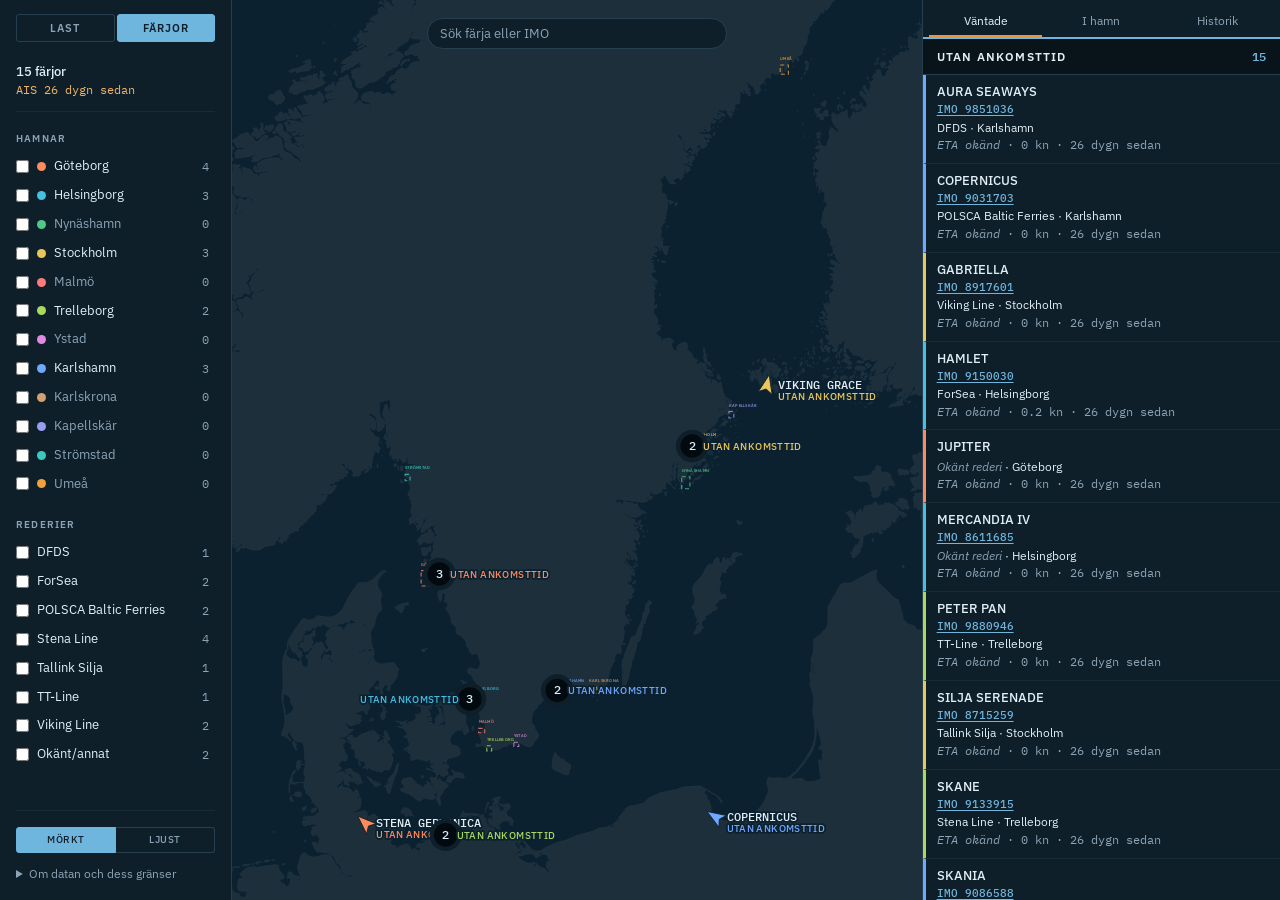
==== farjor.html @ 01788ef3 "underlag 2026-11-10 12:30Z" ====
<!DOCTYPE html>
<html lang="sv">
<head>
  <meta charset="UTF-8">
  <meta name="viewport" content="width=device-width, initial-scale=1.0">
  <title>Färjor — Hamn-överblick</title>
  <link rel="stylesheet" href="https://fonts.googleapis.com/css2?family=IBM+Plex+Sans:wght@400;500;600&family=IBM+Plex+Mono:wght@400;500&display=swap">
  <link rel="stylesheet" href="style.css" />
</head>
<body>
  <div class="app">
    <aside class="kolumn filter">
      <nav class="vyval">
        <a href="index.html">Last</a>
        <a href="farjor.html" class="aktiv">Färjor</a>
      </nav>

      <div class="status">
        <span class="status-antal" id="status-antal"></span>
        <span class="status-alder" id="status-alder"></span>
      </div>

      <div id="collecting-banner" class="banner" hidden>Insamlingen har nyss börjat – det kan ta en stund innan fler fartyg dyker upp.</div>

      <section>
        <h2 class="grupprubrik">Hamnar</h2>
        <div id="hamnfilter"></div>
      </section>

      <section>
        <h2 class="grupprubrik">Rederier</h2>
        <div id="rederifilter"></div>
        <p class="notis" id="rederinotis"></p>
      </section>

      <div class="botten">
        <div class="temaval" id="temaval">
          <button type="button" data-tema="dark" aria-pressed="true">Mörkt</button>
          <button type="button" data-tema="light" aria-pressed="false">Ljust</button>
        </div>

        <details class="ansvar">
          <summary>Om datan och dess gränser</summary>
          <p class="ansvar-kort">
            <strong>Obekräftade uppgifter.</strong> Destination och ETA fylls i för hand av besättningen
            och är ofta fel. Sidan får inte användas för navigation, säkerhet eller som underlag för
            åtaganden. Fartygsdata via <a href="https://aisstream.io" rel="noopener">aisstream.io</a>.
          </p>
      <ul>
        <li><strong>Urvalet är passagerarfartyg över hundra meter.</strong> AIS har ingen kod för
          färja: en ro-pax rapporterar passagerartyp, medan ren ro-ro-frakt rapporterar last och
          inte går att skilja från styckegods. Hundrametersgränsen skiljer internationell
          färjetrafik från skärgårds- och sightseeingbåtar. En liten ö-färja med passagerare är
          färjetrafik, den är bara inte den trafik den här sidan handlar om.</li>
        <li><strong>Kryssningsfartyg följer med.</strong> De rapporterar samma typkod som färjor
          och är större än hundra meter, så de syns här.</li>
        <li><strong>Destination och ETA är fritext.</strong> Besättningen skriver dem för hand, och
          fältet bär ofta hela rutten — "SWINOUJSCIE &lt;&gt; YSTAD" står likadant åt båda hållen.</li>
        <li><strong>Avgående fartyg räknas bort.</strong> Fartyg som gör fart med kursen tydligt
          bort från hamnen utelämnas. Ligger fartyget stilla går riktningen inte att avgöra, och
          då visas det.</li>
        <li><strong>Vissa ankomsttider är uppskattade.</strong> Är fartygets egen ETA obrukbar
          räknas en tid fram ur position och fart och märks med ett tilde (~). Den räknar
          fågelvägen, och en rutt som går runt land tar längre tid än så.</li>
        <li><strong>Horisonten är ett dygn.</strong> Fartyg som ankommer senare än så, eller som
          saknar användbar tid, visas inte här.</li>
        <li><strong>Listan är inte fullständig.</strong> Täckningen beror på var det finns
          AIS-mottagare och på vad strömmen hinner leverera.</li>
        <li><strong>Ingen garanti.</strong> Uppgifterna levereras i befintligt skick, utan garanti
          för riktighet eller tillgänglighet, och utan ansvar för beslut som fattas utifrån dem.</li>
      </ul>
          <p class="ansvar-kallor">
            Karta: <a href="https://www.naturalearthdata.com/" rel="noopener">Natural Earth</a>, allmän egendom.
          </p>
        </details>
      </div>
    </aside>

    <main class="kolumn mitten">
      <div class="karta">
        <div class="sokrad">
          <input id="sok" type="search" placeholder="Sök färja eller IMO" autocomplete="off" spellcheck="false">
        </div>
        <svg id="karta" preserveAspectRatio="xMidYMid slice" role="img"
             aria-label="Karta över fartyg på väg mot svenska hamnar">
          <rect id="hav" x="0" y="0" fill="var(--sjo)"></rect>
          <path id="land" fill-rule="evenodd"></path>
          <g id="hamnrutor"></g>
          <g id="fartygslager"></g>
        </svg>
        <button type="button" id="aterstall" hidden>Återställ utsnittet</button>
      </div>
    </main>

    <section class="kolumn lista">
      <div class="flikrad" role="tablist">
        <button type="button" class="flik" role="tab" data-flik="vantade" aria-selected="true">Väntade</button>
        <button type="button" class="flik" role="tab" data-flik="ihamn" aria-selected="false">I hamn</button>
        <button type="button" class="flik" role="tab" data-flik="historik" aria-selected="false">Historik</button>
      </div>
      <div id="arrivals"></div>
    </section>
  </div>

  <script src="land.js"></script>
  <script src="gruppering.js"></script>
  <script src="tidsband.js"></script>
  <script src="filter.js"></script>
  <script src="flikar.js"></script>
  <script src="karta.js"></script>
  <script>
    // Vad som skiljer den här vyn från lastvyn. Funktionerna anropas först
    // efter att alla skript laddats, så de får referera till gruppering.js.
    // Färjevyn: en annan adress, timband i stället för dygn, och tidsbandet
    // under fartygsnamnet i stället för hamnen. Färgen bär hamn i båda vyerna
    // och förklaras av hamnfiltret.
    const VY = {
      vy: 'farja',
      underlag: 'underlag-farjor.json',
      gruppera: (fartyg, nu) => delaITidsband(fartyg, nu),
      färg: (f) => HAMNFARG(f.arrivingPort),
      etikettRad2: (f) => bandRubrik(f, Date.now()),
      enhet: 'färjor',
      tomText: 'Inga färjor i underlaget.',
    };
  </script>
  <script src="app.js"></script>
</body>
</html>
---- style.css ----
/* Mörkt är utgångsläget — nattsjökortet är sidans normala ansikte.
   Ljust finns kvar som ett val och skriver om samma variabler. Sidan följer
   alltså inte prefers-color-scheme; valet ligger hos besökaren. */
:root {
  --ink: #e2eef5;
  --ink-svag: #8ba4b6;
  --accent: #6fb6de;
  --papper: #08131a;
  --panel: #0f1f2a;
  --sjo: #0c2130;
  --land: #1d2f3a;
  --hairline: #263f4f;
  --hairline-svag: #182c38;
  --markerad: #f0913c;
  --markerad-yta: #22303c;
  --varning: #f2b467;
  --varning-yta: #2b1d10;
  --kluster-yta: #020a10;
  --kluster-text: #e2eef5;

  /* En färg per bevakad hamn, samma tabell i båda vyerna. De sex första är
     lastvyns beprövade palett; resten är färjehamnar. Ordningen är geografisk
     och inte estetisk — se karta.js för varför två färger får likna varandra
     så länge hamnarna ligger långt isär. */
  --hamn-goteborg: #ff8a5c;
  --hamn-helsingborg: #45bfe2;
  --hamn-gavle: #b294e8;
  --hamn-nynashamn: #4ec98a;
  --hamn-stockholm: #e8c65c;
  --hamn-norrkoping: #ef7ab9;
  --hamn-malmo: #ff7a7a;
  --hamn-trelleborg: #a9d95c;
  --hamn-ystad: #e08ae0;
  --hamn-karlshamn: #6fa8ff;
  --hamn-karlskrona: #d3a06f;
  --hamn-kapellskar: #9c9cf0;
  --hamn-stromstad: #3ec9c0;
  --hamn-umea: #f0a03c;
  --hamn-okand: #7c8f9c;

  --sans: 'IBM Plex Sans', system-ui, -apple-system, 'Segoe UI', sans-serif;
  --mono: 'IBM Plex Mono', ui-monospace, 'SF Mono', Menlo, monospace;
}

:root[data-theme="light"] {
  --ink: #0d2d40;
  --ink-svag: #5b7789;
  --accent: #0d3a55;
  --papper: #e9f0f4;
  --panel: #fbfdfe;
  --sjo: #cbdfeb;
  --land: #f6f2e8;
  --hairline: #b6c9d6;
  --hairline-svag: #dae6ed;
  --markerad: #d4711f;
  --markerad-yta: #fdf0e2;
  --varning: #97500a;
  --varning-yta: #fbeedd;
  --kluster-yta: #0d2d40;
  --kluster-text: #ffffff;

  --hamn-goteborg: #c04a20;
  --hamn-helsingborg: #10708f;
  --hamn-gavle: #6f4ea3;
  --hamn-nynashamn: #1f7247;
  --hamn-stockholm: #8a6a10;
  --hamn-norrkoping: #9c2a6e;
  --hamn-malmo: #b23636;
  --hamn-trelleborg: #5b7a12;
  --hamn-ystad: #8c3a95;
  --hamn-karlshamn: #1f5bb5;
  --hamn-karlskrona: #8a5a2b;
  --hamn-kapellskar: #4a4fb0;
  --hamn-stromstad: #12716c;
  --hamn-umea: #a35a08;
  --hamn-okand: #7d8f9c;
}

* { box-sizing: border-box; }

body {
  margin: 0;
  height: 100vh;
  background: var(--papper);
  color: var(--ink);
  font: 400 14px/1.45 var(--sans);
}

.app {
  display: grid;
  grid-template-columns: 232px minmax(0, 1fr) minmax(300px, 28%);
  height: 100vh;
}

.kolumn { min-width: 0; overflow-y: auto; overflow-x: hidden; }

/* ---- Vänster: status och filter --------------------------------------- */

.filter {
  display: flex;
  flex-direction: column;
  gap: 22px;
  padding: 14px 16px 18px;
  background: var(--panel);
  border-right: 1px solid var(--hairline);
}

.status {
  display: flex;
  flex-direction: column;
  gap: 3px;
  padding-bottom: 14px;
  border-bottom: 1px solid var(--hairline-svag);
}

.status-antal { font: 500 13px/1.2 var(--sans); }

.status-alder {
  font: 400 12px/1.2 var(--mono);
  color: var(--ink-svag);
  font-variant-numeric: tabular-nums;
}

.status-alder.gammal { color: var(--varning); }

.banner {
  padding: 8px 10px;
  background: var(--varning-yta);
  border-left: 2px solid var(--varning);
  color: var(--varning);
  font-size: 12px;
}

.grupprubrik {
  margin: 0 0 8px;
  font: 600 10px/1 var(--sans);
  letter-spacing: .12em;
  text-transform: uppercase;
  color: var(--ink-svag);
}

.notis { margin: 6px 0 0; font-size: 11.5px; line-height: 1.4; color: var(--ink-svag); }

.botten {
  margin-top: auto;
  display: flex;
  flex-direction: column;
  gap: 12px;
  padding-top: 16px;
  border-top: 1px solid var(--hairline-svag);
}

.temaval { display: flex; }

.temaval button {
  flex: 1;
  padding: 5px 0;
  border: 1px solid var(--hairline);
  background: transparent;
  color: var(--ink-svag);
  font: 500 10px/1.4 var(--sans);
  letter-spacing: .06em;
  text-transform: uppercase;
  cursor: pointer;
}

.temaval button:first-child { border-radius: 3px 0 0 3px; }
.temaval button:last-child { border-radius: 0 3px 3px 0; border-left: 0; }
.temaval button[aria-pressed="true"] { background: var(--accent); color: var(--panel); border-color: var(--accent); }

.ansvar summary { cursor: pointer; font-size: 12px; color: var(--ink-svag); }
.ansvar ul { margin: 8px 0 0; padding-left: 16px; }
.ansvar li, .ansvar p { font-size: 11.5px; line-height: 1.5; color: var(--ink-svag); }
.ansvar strong { color: var(--ink); }
.ansvar a { color: var(--accent); }

/* ---- Mitten: sök och karta -------------------------------------------- */

.mitten { background: var(--papper); overflow: hidden; }

.karta { position: relative; overflow: hidden; height: 100%; cursor: grab; }
.karta svg { width: 100%; height: 100%; display: block; background: var(--sjo); touch-action: none; }

.sokrad {
  position: absolute;
  top: 18px;
  left: 50%;
  transform: translateX(-50%);
  z-index: 2;
  width: min(300px, calc(100% - 32px));
}

.sokrad input {
  width: 100%;
  padding: 7px 12px;
  border: 1px solid var(--hairline);
  border-radius: 16px;
  background: var(--panel);
  color: var(--ink);
  font: 400 12.5px/1.2 var(--sans);
}

.sokrad input::placeholder { color: var(--ink-svag); }
.sokrad input:focus { outline: 2px solid var(--accent); outline-offset: 1px; }

#aterstall {
  position: absolute;
  top: 18px; right: 14px;
  z-index: 2;
  padding: 6px 11px;
  border: 1px solid var(--hairline);
  border-radius: 16px;
  background: var(--panel);
  color: var(--ink);
  font: 500 11px/1.2 var(--sans);
  cursor: pointer;
}

#aterstall:hover { border-color: var(--accent); color: var(--accent); }

#land { fill: var(--land); stroke: var(--hairline); stroke-width: .8; stroke-linejoin: round; }
.hamnruta { fill: none; opacity: .8; }
.hamnnamn { font: 500 10px/1 var(--sans); letter-spacing: .06em; text-transform: uppercase; }

.fartyg { cursor: pointer; }
.fartyg polygon, .fartyg circle { stroke: var(--panel); }
.fartyg.vald polygon, .fartyg.vald circle { stroke: var(--markerad); }

/* Är något markerat tonas allt annat ned. Den stora pilen ensam räcker inte
   när kartan är full av likadana ikoner — det är kontrasten mot omgivningen
   som gör att blicken hittar dit. */
#fartygslager.har-val .fartyg:not(.vald) { opacity: .28; }
#fartygslager.har-val .fartyg:not(.vald) text { opacity: .5; }
.fartyg text { paint-order: stroke; stroke: var(--sjo); stroke-linejoin: round; }
.etikett-namn { font-family: var(--mono); font-weight: 500; fill: var(--ink); }
.etikett-hamn { font-family: var(--sans); font-weight: 500; letter-spacing: .04em; text-transform: uppercase; }

/* ---- Höger: ankomstlistan --------------------------------------------- */

.lista { background: var(--panel); border-left: 1px solid var(--hairline); padding-bottom: 24px; }

.listgrupp { border-bottom: 1px solid var(--hairline); }

.listgrupp > h2 {
  position: sticky;
  top: 0;
  z-index: 1;
  display: flex;
  justify-content: space-between;
  align-items: baseline;
  gap: 8px;
  margin: 0;
  padding: 10px 14px 9px;
  background: var(--papper);
  border-top: 2px solid var(--accent);
  border-bottom: 1px solid var(--hairline);
  font: 600 12px/1.3 var(--sans);
  letter-spacing: .1em;
  text-transform: uppercase;
  color: var(--ink);
}

.listgrupp > h2 .antal {
  font-family: var(--mono);
  font-size: 12px;
  letter-spacing: 0;
  color: var(--accent);
  font-variant-numeric: tabular-nums;
}

.rad {
  display: grid;
  gap: 2px;
  padding: 9px 14px 10px 11px;
  border-left: 3px solid transparent;
  border-bottom: 1px solid var(--hairline-svag);
  cursor: pointer;
}

.rad:hover { background: var(--hairline-svag); }

/* Kartmarkören bär ingen information utöver färg och riktning, så den valda
   raden måste synas ordentligt och bära allt. */
.rad.vald {
  background: var(--markerad-yta);
  border-left-width: 4px;
  border-left-color: var(--markerad);
  box-shadow: inset 0 0 0 1px var(--markerad);
}

.rad.vald .rad-namn { font-weight: 600; font-size: 14px; }

.rad-namn { font: 500 13px/1.25 var(--sans); overflow: hidden; text-overflow: ellipsis; white-space: nowrap; }

/* Radens enda länk, och den enda vägen vidare till ett annat fartygsregister.
   Låg den i --ink-svag med en hårfin ram under smälte den in i metaraden
   bredvid, som är samma grå och samma teckensnitt — den lästes inte som
   klickbar. Accentfärg och en riktig understrykning, alltså. */
.rad-imo {
  justify-self: start;
  font: 500 11px/1.3 var(--mono);
  color: var(--accent);
  text-decoration: underline;
  text-underline-offset: 2px;
  font-variant-numeric: tabular-nums;
}

.rad-imo:hover,
.rad-imo:focus-visible { color: var(--ink); text-decoration-thickness: 2px; }
.rad-hamn { font-size: 12px; }
.rad-meta { font: 400 11.5px/1.3 var(--mono); color: var(--ink-svag); font-variant-numeric: tabular-nums; }
.osaker { color: var(--ink-svag); font-style: italic; }

.detalj {
  display: grid;
  grid-template-columns: auto 1fr;
  gap: 2px 10px;
  margin-top: 8px;
  padding-top: 8px;
  border-top: 1px solid var(--hairline);
  font: 400 11.5px/1.45 var(--mono);
  font-variant-numeric: tabular-nums;
}

.detalj dt {
  color: var(--ink-svag);
  font-family: var(--sans);
  font-size: 10px;
  letter-spacing: .08em;
  text-transform: uppercase;
  align-self: center;
}

.detalj dd { margin: 0; overflow-wrap: anywhere; }
.tomt { padding: 24px 14px; color: var(--ink-svag); font-size: 13px; }

@media (max-width: 900px) {
  body { height: auto; }
  .app { grid-template-columns: 1fr; height: auto; }
  .kolumn { overflow: visible; }
  .filter { border-right: none; border-bottom: 1px solid var(--hairline); }
  .karta { height: 60vh; }
  .lista { border-left: none; }
}

@media (prefers-reduced-motion: reduce) {
  * { animation: none !important; transition: none !important; }
}

.kryss { display: flex; align-items: center; gap: 8px; padding: 5px 6px 5px 4px; margin-left: -4px; border-radius: 3px; cursor: pointer; user-select: none; }
.kryss:hover { background: var(--hairline-svag); }
.kryss input { margin: 0; accent-color: var(--accent); }
.kryss .prick { width: 9px; height: 9px; border-radius: 50%; flex: none; }
.kryss .etikett { flex: 1; min-width: 0; overflow: hidden; text-overflow: ellipsis; white-space: nowrap; font-size: 13px; }
.kryss .antal { font: 400 12px/1 var(--mono); color: var(--ink-svag); font-variant-numeric: tabular-nums; }
.kryss.tom .etikett { color: var(--ink-svag); }

/* ---- Kluster ---------------------------------------------------------- */

/* Ytan är mörkare än både hav och land i mörkt tema, och mörk mot ett ljust
   sjökort i det ljusa — så att klustret bryter mot bakgrunden oavsett var det
   hamnar. Ringens bågar bär hamnfärgerna och gör resten av kontrasten. */
.klusteryta { fill: var(--kluster-yta); }
.klusterbage { fill: none; }
.klusterantal { font-family: var(--mono); font-weight: 500; fill: var(--kluster-text); }
.kluster { cursor: pointer; }
.kluster:hover .klusteryta { fill: var(--markerad); }

.hamnruta.klickbar { cursor: pointer; }
.hamnbricka { fill: var(--papper); fill-opacity: .92; }
.hamnantal { font: 600 11px/1 var(--mono); }
/* I historikläget är fartygen bakgrund. Utan pointer-events: none fångar de
   klicket som var menat för hamnrutan under dem — fartygslagret ritas sist och
   ligger därmed överst. */
#fartygslager.historik { opacity: .35; pointer-events: none; }
.hamnlista {
  position: absolute; z-index: 3; min-width: 230px; max-height: 280px;
  overflow-y: auto; padding: 6px; background: var(--panel);
  border: 1px solid var(--hairline); border-radius: 5px;
  box-shadow: 0 3px 14px rgba(0, 0, 0, .35);
}
.hamnlista h2 { margin: 0 0 4px; font-size: 12px; }
.hamnlista .hamnknapp {
  width: 100%; text-align: left; font: inherit; font-size: 12px;
  color: var(--markerad); background: transparent; border: 0; cursor: pointer; padding: 2px 4px;
}
.hamnlista .ankomstrad {
  display: flex; gap: 8px; width: 100%; text-align: left;
  font: inherit; font-size: 12px; color: var(--ink); background: transparent;
  border: 0; cursor: pointer; padding: 2px 4px;
}
.hamnlista .ankomstrad:hover, .hamnlista .hamnknapp:hover { background: var(--sjo); }
.flikrad { display: flex; gap: 2px; padding: 6px 6px 0; }
.flik {
  flex: 1; padding: 6px 4px; font: inherit; font-size: 12px; cursor: pointer;
  color: var(--ink-svag); background: transparent;
  border: 0; border-bottom: 2px solid transparent;
}
.flik[aria-selected="true"] { color: var(--ink); border-bottom-color: var(--markerad); }
.flik:hover { color: var(--ink); }
.ihamnrad .sedan { color: var(--ink-svag); font-size: 11px; }
.lotsrad { display: flex; gap: 8px; padding: 3px 6px; font-size: 12px; }
.lotsrad .tid { color: var(--ink-svag); font-variant-numeric: tabular-nums; }
.lotsrad .spårad { color: var(--markerad); }
.historikrad { display: flex; gap: 8px; padding: 3px 6px; font-size: 12px; }
.historikrad .tid { color: var(--ink-svag); font-variant-numeric: tabular-nums; }
.historikrad .lots { color: var(--ink-svag); margin-left: auto; }

.klusterlista {
  position: absolute;
  z-index: 3;
  min-width: 210px;
  max-height: 260px;
  overflow-y: auto;
  padding: 6px;
  background: var(--panel);
  border: 1px solid var(--hairline);
  border-radius: 5px;
  box-shadow: 0 3px 14px rgba(0, 0, 0, .35);
}

.klusterlista h2 {
  margin: 2px 6px 6px;
  font: 600 10px/1.4 var(--sans);
  letter-spacing: .12em;
  text-transform: uppercase;
  color: var(--ink-svag);
}

.klusterrad {
  display: flex;
  align-items: center;
  gap: 8px;
  width: 100%;
  padding: 5px 6px;
  border: 0;
  border-radius: 3px;
  background: transparent;
  color: var(--ink);
  font: 400 12px/1.3 var(--sans);
  text-align: left;
  cursor: pointer;
}

.klusterrad:hover { background: var(--hairline-svag); }
.klusterrad .prick { width: 9px; height: 9px; border-radius: 50%; flex: none; }
.klusternamn { flex: 1; min-width: 0; overflow: hidden; text-overflow: ellipsis; white-space: nowrap; }
.klustereta { font: 400 11px/1.3 var(--mono); color: var(--ink-svag); font-variant-numeric: tabular-nums; }

/* Uppskattad tid, inte fartygets egen uppgift. Skillnaden ska synas i listan
   utan att man öppnar raden. */
.eta-uppskattad { color: var(--varning); }

/* Navigering mellan lastvyn och färjevyn. Två sidor, inget delat tillstånd —
   temavalet ligger i localStorage och följer med ändå. */
.vyval { display: flex; gap: 2px; }

.vyval a {
  flex: 1;
  padding: 6px 0;
  border: 1px solid var(--hairline);
  border-radius: 3px;
  background: transparent;
  color: var(--ink-svag);
  font: 600 11px/1.3 var(--sans);
  letter-spacing: .08em;
  text-transform: uppercase;
  text-align: center;
  text-decoration: none;
}

.vyval a:hover { color: var(--ink); border-color: var(--accent); }
.vyval a.aktiv { background: var(--accent); color: var(--panel); border-color: var(--accent); }
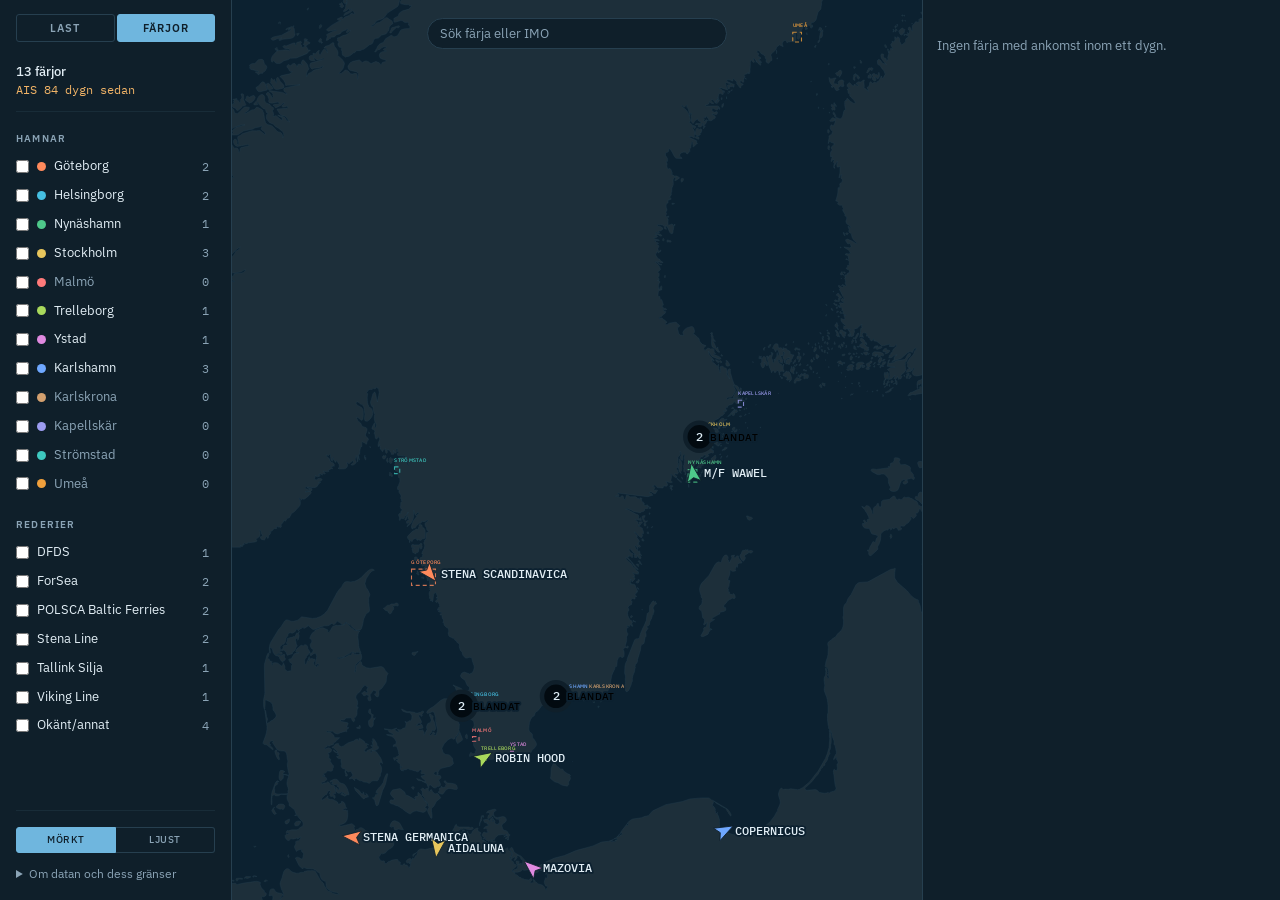
==== commit 131e8fa1: "underlag 2026-09-13 13:10Z" ====
--- a/farjor.html
+++ b/farjor.html
@@ -92,21 +92,13 @@
       </div>
     </main>
 
-    <section class="kolumn lista">
-      <div class="flikrad" role="tablist">
-        <button type="button" class="flik" role="tab" data-flik="vantade" aria-selected="true">Väntade</button>
-        <button type="button" class="flik" role="tab" data-flik="ihamn" aria-selected="false">I hamn</button>
-        <button type="button" class="flik" role="tab" data-flik="historik" aria-selected="false">Historik</button>
-      </div>
-      <div id="arrivals"></div>
-    </section>
+    <section class="kolumn lista" id="arrivals"></section>
   </div>
 
   <script src="land.js"></script>
   <script src="gruppering.js"></script>
   <script src="tidsband.js"></script>
   <script src="filter.js"></script>
-  <script src="flikar.js"></script>
   <script src="karta.js"></script>
   <script>
     // Vad som skiljer den här vyn från lastvyn. Funktionerna anropas först
@@ -115,13 +107,12 @@
     // under fartygsnamnet i stället för hamnen. Färgen bär hamn i båda vyerna
     // och förklaras av hamnfiltret.
     const VY = {
-      vy: 'farja',
       underlag: 'underlag-farjor.json',
       gruppera: (fartyg, nu) => delaITidsband(fartyg, nu),
       färg: (f) => HAMNFARG(f.arrivingPort),
       etikettRad2: (f) => bandRubrik(f, Date.now()),
       enhet: 'färjor',
-      tomText: 'Inga färjor i underlaget.',
+      tomText: 'Ingen färja med ankomst inom ett dygn.',
     };
   </script>
   <script src="app.js"></script>
--- a/style.css
+++ b/style.css
@@ -366,46 +366,6 @@
 .kluster { cursor: pointer; }
 .kluster:hover .klusteryta { fill: var(--markerad); }
 
-.hamnruta.klickbar { cursor: pointer; }
-.hamnbricka { fill: var(--papper); fill-opacity: .92; }
-.hamnantal { font: 600 11px/1 var(--mono); }
-/* I historikläget är fartygen bakgrund. Utan pointer-events: none fångar de
-   klicket som var menat för hamnrutan under dem — fartygslagret ritas sist och
-   ligger därmed överst. */
-#fartygslager.historik { opacity: .35; pointer-events: none; }
-.hamnlista {
-  position: absolute; z-index: 3; min-width: 230px; max-height: 280px;
-  overflow-y: auto; padding: 6px; background: var(--panel);
-  border: 1px solid var(--hairline); border-radius: 5px;
-  box-shadow: 0 3px 14px rgba(0, 0, 0, .35);
-}
-.hamnlista h2 { margin: 0 0 4px; font-size: 12px; }
-.hamnlista .hamnknapp {
-  width: 100%; text-align: left; font: inherit; font-size: 12px;
-  color: var(--markerad); background: transparent; border: 0; cursor: pointer; padding: 2px 4px;
-}
-.hamnlista .ankomstrad {
-  display: flex; gap: 8px; width: 100%; text-align: left;
-  font: inherit; font-size: 12px; color: var(--ink); background: transparent;
-  border: 0; cursor: pointer; padding: 2px 4px;
-}
-.hamnlista .ankomstrad:hover, .hamnlista .hamnknapp:hover { background: var(--sjo); }
-.flikrad { display: flex; gap: 2px; padding: 6px 6px 0; }
-.flik {
-  flex: 1; padding: 6px 4px; font: inherit; font-size: 12px; cursor: pointer;
-  color: var(--ink-svag); background: transparent;
-  border: 0; border-bottom: 2px solid transparent;
-}
-.flik[aria-selected="true"] { color: var(--ink); border-bottom-color: var(--markerad); }
-.flik:hover { color: var(--ink); }
-.ihamnrad .sedan { color: var(--ink-svag); font-size: 11px; }
-.lotsrad { display: flex; gap: 8px; padding: 3px 6px; font-size: 12px; }
-.lotsrad .tid { color: var(--ink-svag); font-variant-numeric: tabular-nums; }
-.lotsrad .spårad { color: var(--markerad); }
-.historikrad { display: flex; gap: 8px; padding: 3px 6px; font-size: 12px; }
-.historikrad .tid { color: var(--ink-svag); font-variant-numeric: tabular-nums; }
-.historikrad .lots { color: var(--ink-svag); margin-left: auto; }
-
 .klusterlista {
   position: absolute;
   z-index: 3;
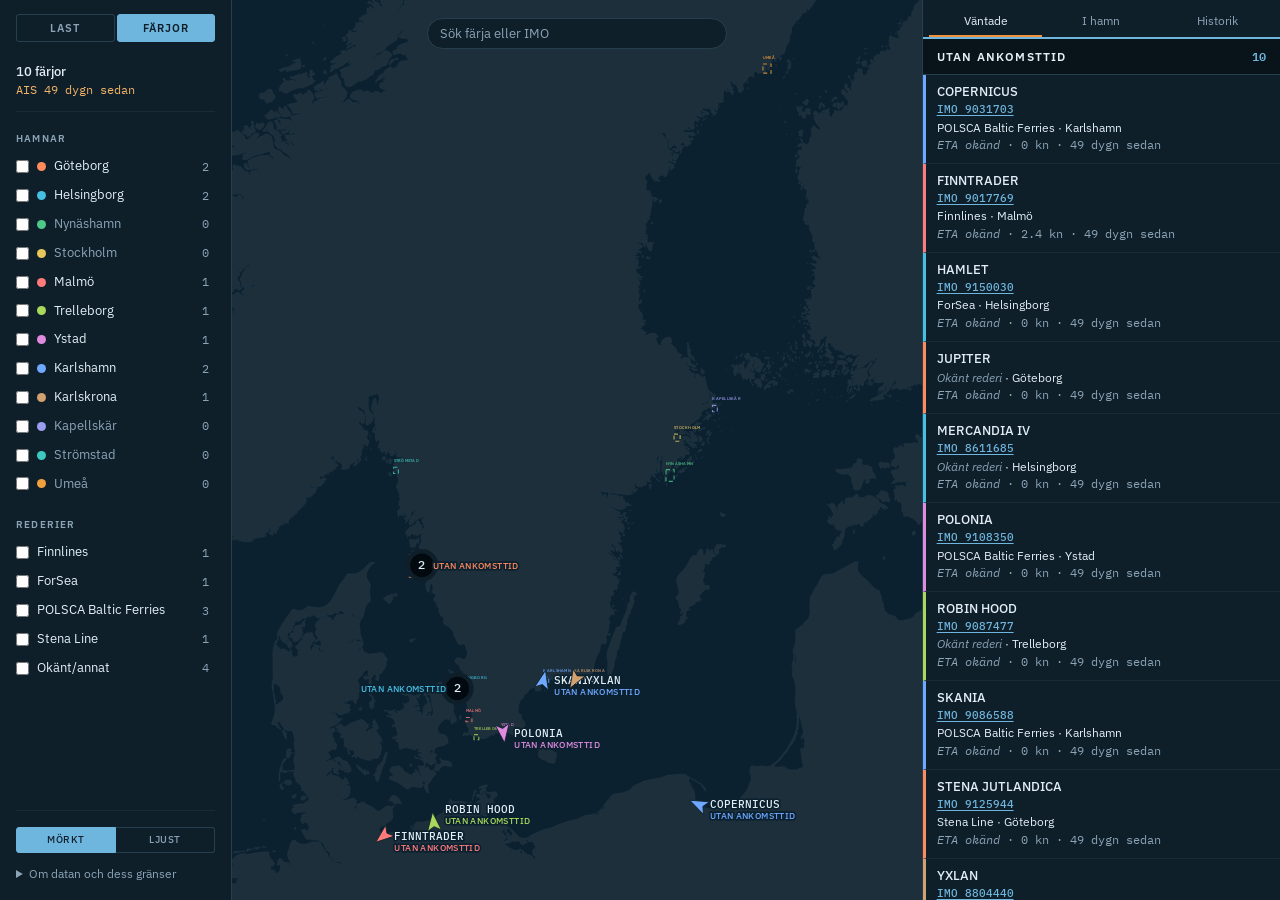
==== commit 2868729a: "underlag 2026-10-17 18:50Z" ====
--- a/farjor.html
+++ b/farjor.html
@@ -92,13 +92,21 @@
       </div>
     </main>
 
-    <section class="kolumn lista" id="arrivals"></section>
+    <section class="kolumn lista">
+      <div class="flikrad" role="tablist">
+        <button type="button" class="flik" role="tab" data-flik="vantade" aria-selected="true">Väntade</button>
+        <button type="button" class="flik" role="tab" data-flik="ihamn" aria-selected="false">I hamn</button>
+        <button type="button" class="flik" role="tab" data-flik="historik" aria-selected="false">Historik</button>
+      </div>
+      <div id="arrivals"></div>
+    </section>
   </div>
 
   <script src="land.js"></script>
   <script src="gruppering.js"></script>
   <script src="tidsband.js"></script>
   <script src="filter.js"></script>
+  <script src="flikar.js"></script>
   <script src="karta.js"></script>
   <script>
     // Vad som skiljer den här vyn från lastvyn. Funktionerna anropas först
@@ -107,12 +115,13 @@
     // under fartygsnamnet i stället för hamnen. Färgen bär hamn i båda vyerna
     // och förklaras av hamnfiltret.
     const VY = {
+      vy: 'farja',
       underlag: 'underlag-farjor.json',
       gruppera: (fartyg, nu) => delaITidsband(fartyg, nu),
       färg: (f) => HAMNFARG(f.arrivingPort),
       etikettRad2: (f) => bandRubrik(f, Date.now()),
       enhet: 'färjor',
-      tomText: 'Ingen färja med ankomst inom ett dygn.',
+      tomText: 'Inga färjor i underlaget.',
     };
   </script>
   <script src="app.js"></script>
--- a/style.css
+++ b/style.css
@@ -366,6 +366,46 @@
 .kluster { cursor: pointer; }
 .kluster:hover .klusteryta { fill: var(--markerad); }
 
+.hamnruta.klickbar { cursor: pointer; }
+.hamnbricka { fill: var(--papper); fill-opacity: .92; }
+.hamnantal { font: 600 11px/1 var(--mono); }
+/* I historikläget är fartygen bakgrund. Utan pointer-events: none fångar de
+   klicket som var menat för hamnrutan under dem — fartygslagret ritas sist och
+   ligger därmed överst. */
+#fartygslager.historik { opacity: .35; pointer-events: none; }
+.hamnlista {
+  position: absolute; z-index: 3; min-width: 230px; max-height: 280px;
+  overflow-y: auto; padding: 6px; background: var(--panel);
+  border: 1px solid var(--hairline); border-radius: 5px;
+  box-shadow: 0 3px 14px rgba(0, 0, 0, .35);
+}
+.hamnlista h2 { margin: 0 0 4px; font-size: 12px; }
+.hamnlista .hamnknapp {
+  width: 100%; text-align: left; font: inherit; font-size: 12px;
+  color: var(--markerad); background: transparent; border: 0; cursor: pointer; padding: 2px 4px;
+}
+.hamnlista .ankomstrad {
+  display: flex; gap: 8px; width: 100%; text-align: left;
+  font: inherit; font-size: 12px; color: var(--ink); background: transparent;
+  border: 0; cursor: pointer; padding: 2px 4px;
+}
+.hamnlista .ankomstrad:hover, .hamnlista .hamnknapp:hover { background: var(--sjo); }
+.flikrad { display: flex; gap: 2px; padding: 6px 6px 0; }
+.flik {
+  flex: 1; padding: 6px 4px; font: inherit; font-size: 12px; cursor: pointer;
+  color: var(--ink-svag); background: transparent;
+  border: 0; border-bottom: 2px solid transparent;
+}
+.flik[aria-selected="true"] { color: var(--ink); border-bottom-color: var(--markerad); }
+.flik:hover { color: var(--ink); }
+.ihamnrad .sedan { color: var(--ink-svag); font-size: 11px; }
+.lotsrad { display: flex; gap: 8px; padding: 3px 6px; font-size: 12px; }
+.lotsrad .tid { color: var(--ink-svag); font-variant-numeric: tabular-nums; }
+.lotsrad .spårad { color: var(--markerad); }
+.historikrad { display: flex; gap: 8px; padding: 3px 6px; font-size: 12px; }
+.historikrad .tid { color: var(--ink-svag); font-variant-numeric: tabular-nums; }
+.historikrad .lots { color: var(--ink-svag); margin-left: auto; }
+
 .klusterlista {
   position: absolute;
   z-index: 3;
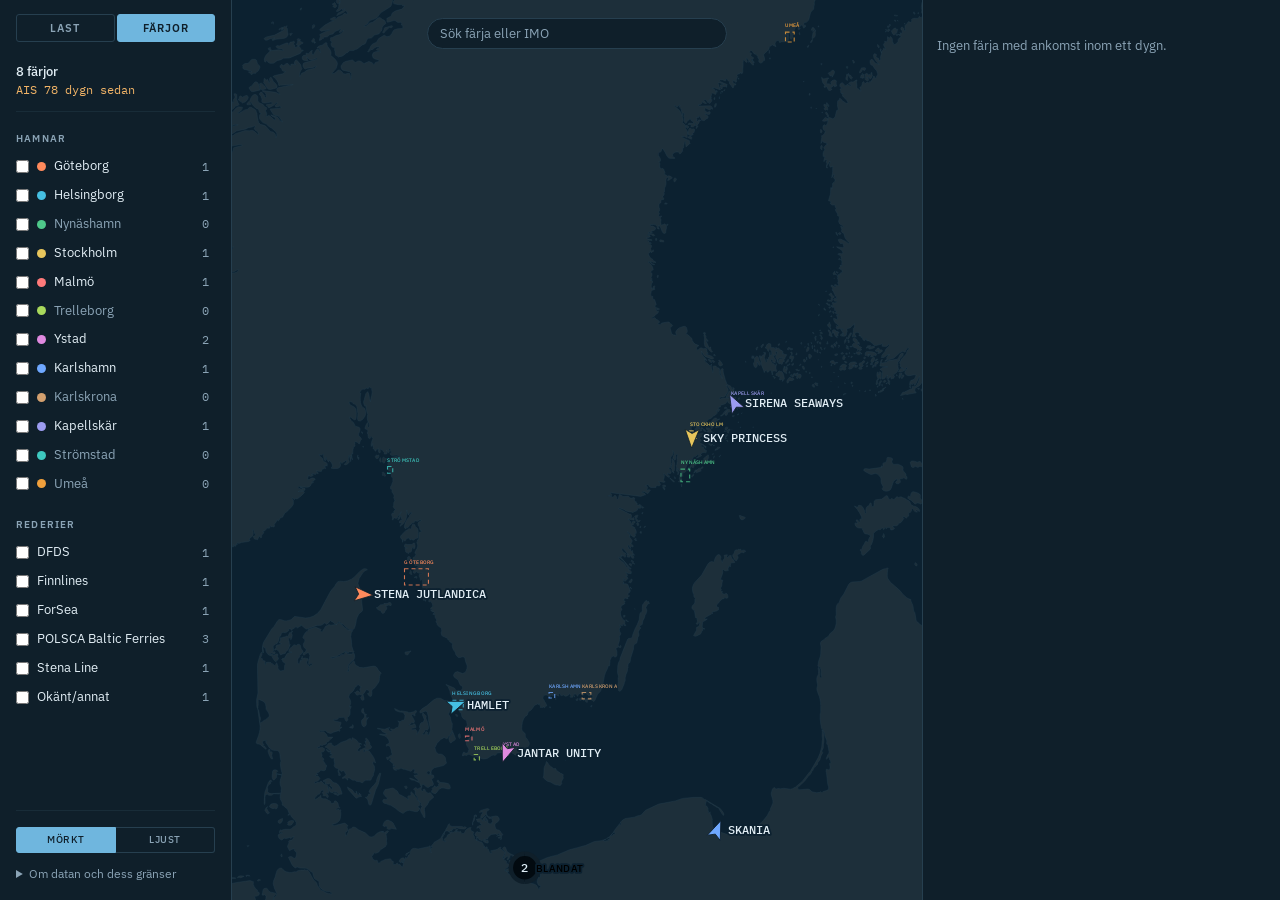
==== commit 2ec3fadb: "underlag 2026-09-18 18:20Z" ====
--- a/farjor.html
+++ b/farjor.html
@@ -92,21 +92,13 @@
       </div>
     </main>
 
-    <section class="kolumn lista">
-      <div class="flikrad" role="tablist">
-        <button type="button" class="flik" role="tab" data-flik="vantade" aria-selected="true">Väntade</button>
-        <button type="button" class="flik" role="tab" data-flik="ihamn" aria-selected="false">I hamn</button>
-        <button type="button" class="flik" role="tab" data-flik="historik" aria-selected="false">Historik</button>
-      </div>
-      <div id="arrivals"></div>
-    </section>
+    <section class="kolumn lista" id="arrivals"></section>
   </div>
 
   <script src="land.js"></script>
   <script src="gruppering.js"></script>
   <script src="tidsband.js"></script>
   <script src="filter.js"></script>
-  <script src="flikar.js"></script>
   <script src="karta.js"></script>
   <script>
     // Vad som skiljer den här vyn från lastvyn. Funktionerna anropas först
@@ -115,13 +107,12 @@
     // under fartygsnamnet i stället för hamnen. Färgen bär hamn i båda vyerna
     // och förklaras av hamnfiltret.
     const VY = {
-      vy: 'farja',
       underlag: 'underlag-farjor.json',
       gruppera: (fartyg, nu) => delaITidsband(fartyg, nu),
       färg: (f) => HAMNFARG(f.arrivingPort),
       etikettRad2: (f) => bandRubrik(f, Date.now()),
       enhet: 'färjor',
-      tomText: 'Inga färjor i underlaget.',
+      tomText: 'Ingen färja med ankomst inom ett dygn.',
     };
   </script>
   <script src="app.js"></script>
--- a/style.css
+++ b/style.css
@@ -366,46 +366,6 @@
 .kluster { cursor: pointer; }
 .kluster:hover .klusteryta { fill: var(--markerad); }
 
-.hamnruta.klickbar { cursor: pointer; }
-.hamnbricka { fill: var(--papper); fill-opacity: .92; }
-.hamnantal { font: 600 11px/1 var(--mono); }
-/* I historikläget är fartygen bakgrund. Utan pointer-events: none fångar de
-   klicket som var menat för hamnrutan under dem — fartygslagret ritas sist och
-   ligger därmed överst. */
-#fartygslager.historik { opacity: .35; pointer-events: none; }
-.hamnlista {
-  position: absolute; z-index: 3; min-width: 230px; max-height: 280px;
-  overflow-y: auto; padding: 6px; background: var(--panel);
-  border: 1px solid var(--hairline); border-radius: 5px;
-  box-shadow: 0 3px 14px rgba(0, 0, 0, .35);
-}
-.hamnlista h2 { margin: 0 0 4px; font-size: 12px; }
-.hamnlista .hamnknapp {
-  width: 100%; text-align: left; font: inherit; font-size: 12px;
-  color: var(--markerad); background: transparent; border: 0; cursor: pointer; padding: 2px 4px;
-}
-.hamnlista .ankomstrad {
-  display: flex; gap: 8px; width: 100%; text-align: left;
-  font: inherit; font-size: 12px; color: var(--ink); background: transparent;
-  border: 0; cursor: pointer; padding: 2px 4px;
-}
-.hamnlista .ankomstrad:hover, .hamnlista .hamnknapp:hover { background: var(--sjo); }
-.flikrad { display: flex; gap: 2px; padding: 6px 6px 0; }
-.flik {
-  flex: 1; padding: 6px 4px; font: inherit; font-size: 12px; cursor: pointer;
-  color: var(--ink-svag); background: transparent;
-  border: 0; border-bottom: 2px solid transparent;
-}
-.flik[aria-selected="true"] { color: var(--ink); border-bottom-color: var(--markerad); }
-.flik:hover { color: var(--ink); }
-.ihamnrad .sedan { color: var(--ink-svag); font-size: 11px; }
-.lotsrad { display: flex; gap: 8px; padding: 3px 6px; font-size: 12px; }
-.lotsrad .tid { color: var(--ink-svag); font-variant-numeric: tabular-nums; }
-.lotsrad .spårad { color: var(--markerad); }
-.historikrad { display: flex; gap: 8px; padding: 3px 6px; font-size: 12px; }
-.historikrad .tid { color: var(--ink-svag); font-variant-numeric: tabular-nums; }
-.historikrad .lots { color: var(--ink-svag); margin-left: auto; }
-
 .klusterlista {
   position: absolute;
   z-index: 3;
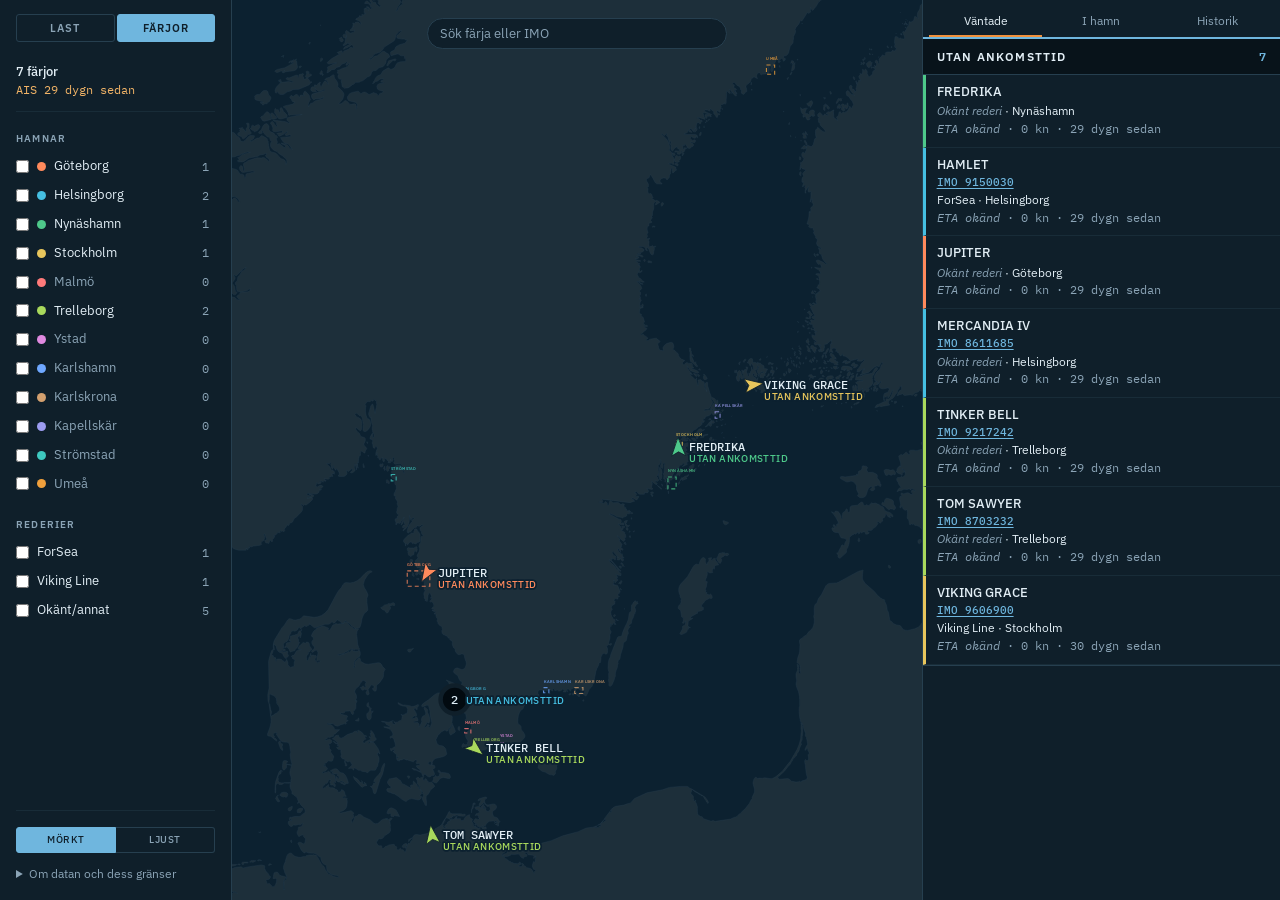
==== commit 7cf6f953: "underlag 2026-11-06 22:50Z" ====
--- a/farjor.html
+++ b/farjor.html
@@ -92,13 +92,21 @@
       </div>
     </main>
 
-    <section class="kolumn lista" id="arrivals"></section>
+    <section class="kolumn lista">
+      <div class="flikrad" role="tablist">
+        <button type="button" class="flik" role="tab" data-flik="vantade" aria-selected="true">Väntade</button>
+        <button type="button" class="flik" role="tab" data-flik="ihamn" aria-selected="false">I hamn</button>
+        <button type="button" class="flik" role="tab" data-flik="historik" aria-selected="false">Historik</button>
+      </div>
+      <div id="arrivals"></div>
+    </section>
   </div>
 
   <script src="land.js"></script>
   <script src="gruppering.js"></script>
   <script src="tidsband.js"></script>
   <script src="filter.js"></script>
+  <script src="flikar.js"></script>
   <script src="karta.js"></script>
   <script>
     // Vad som skiljer den här vyn från lastvyn. Funktionerna anropas först
@@ -107,12 +115,13 @@
     // under fartygsnamnet i stället för hamnen. Färgen bär hamn i båda vyerna
     // och förklaras av hamnfiltret.
     const VY = {
+      vy: 'farja',
       underlag: 'underlag-farjor.json',
       gruppera: (fartyg, nu) => delaITidsband(fartyg, nu),
       färg: (f) => HAMNFARG(f.arrivingPort),
       etikettRad2: (f) => bandRubrik(f, Date.now()),
       enhet: 'färjor',
-      tomText: 'Ingen färja med ankomst inom ett dygn.',
+      tomText: 'Inga färjor i underlaget.',
     };
   </script>
   <script src="app.js"></script>
--- a/style.css
+++ b/style.css
@@ -366,6 +366,46 @@
 .kluster { cursor: pointer; }
 .kluster:hover .klusteryta { fill: var(--markerad); }
 
+.hamnruta.klickbar { cursor: pointer; }
+.hamnbricka { fill: var(--papper); fill-opacity: .92; }
+.hamnantal { font: 600 11px/1 var(--mono); }
+/* I historikläget är fartygen bakgrund. Utan pointer-events: none fångar de
+   klicket som var menat för hamnrutan under dem — fartygslagret ritas sist och
+   ligger därmed överst. */
+#fartygslager.historik { opacity: .35; pointer-events: none; }
+.hamnlista {
+  position: absolute; z-index: 3; min-width: 230px; max-height: 280px;
+  overflow-y: auto; padding: 6px; background: var(--panel);
+  border: 1px solid var(--hairline); border-radius: 5px;
+  box-shadow: 0 3px 14px rgba(0, 0, 0, .35);
+}
+.hamnlista h2 { margin: 0 0 4px; font-size: 12px; }
+.hamnlista .hamnknapp {
+  width: 100%; text-align: left; font: inherit; font-size: 12px;
+  color: var(--markerad); background: transparent; border: 0; cursor: pointer; padding: 2px 4px;
+}
+.hamnlista .ankomstrad {
+  display: flex; gap: 8px; width: 100%; text-align: left;
+  font: inherit; font-size: 12px; color: var(--ink); background: transparent;
+  border: 0; cursor: pointer; padding: 2px 4px;
+}
+.hamnlista .ankomstrad:hover, .hamnlista .hamnknapp:hover { background: var(--sjo); }
+.flikrad { display: flex; gap: 2px; padding: 6px 6px 0; }
+.flik {
+  flex: 1; padding: 6px 4px; font: inherit; font-size: 12px; cursor: pointer;
+  color: var(--ink-svag); background: transparent;
+  border: 0; border-bottom: 2px solid transparent;
+}
+.flik[aria-selected="true"] { color: var(--ink); border-bottom-color: var(--markerad); }
+.flik:hover { color: var(--ink); }
+.ihamnrad .sedan { color: var(--ink-svag); font-size: 11px; }
+.lotsrad { display: flex; gap: 8px; padding: 3px 6px; font-size: 12px; }
+.lotsrad .tid { color: var(--ink-svag); font-variant-numeric: tabular-nums; }
+.lotsrad .spårad { color: var(--markerad); }
+.historikrad { display: flex; gap: 8px; padding: 3px 6px; font-size: 12px; }
+.historikrad .tid { color: var(--ink-svag); font-variant-numeric: tabular-nums; }
+.historikrad .lots { color: var(--ink-svag); margin-left: auto; }
+
 .klusterlista {
   position: absolute;
   z-index: 3;
